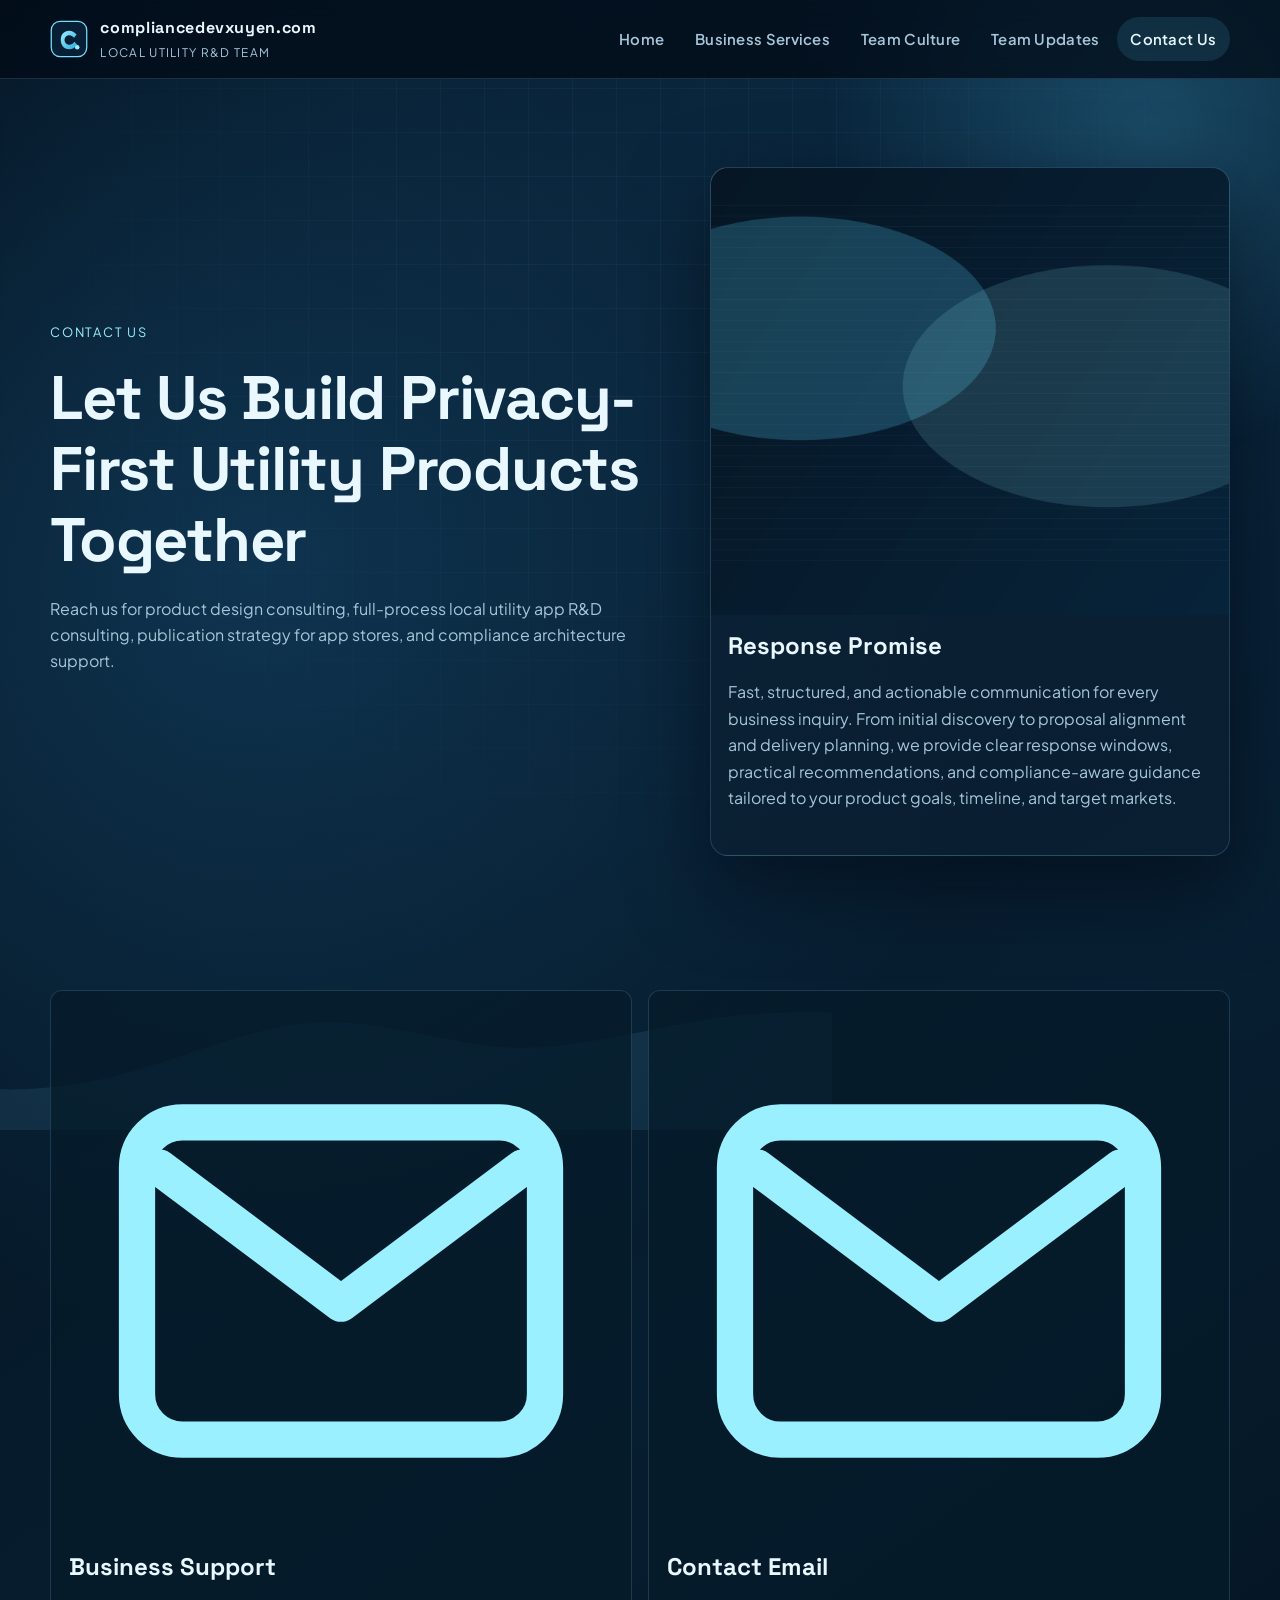
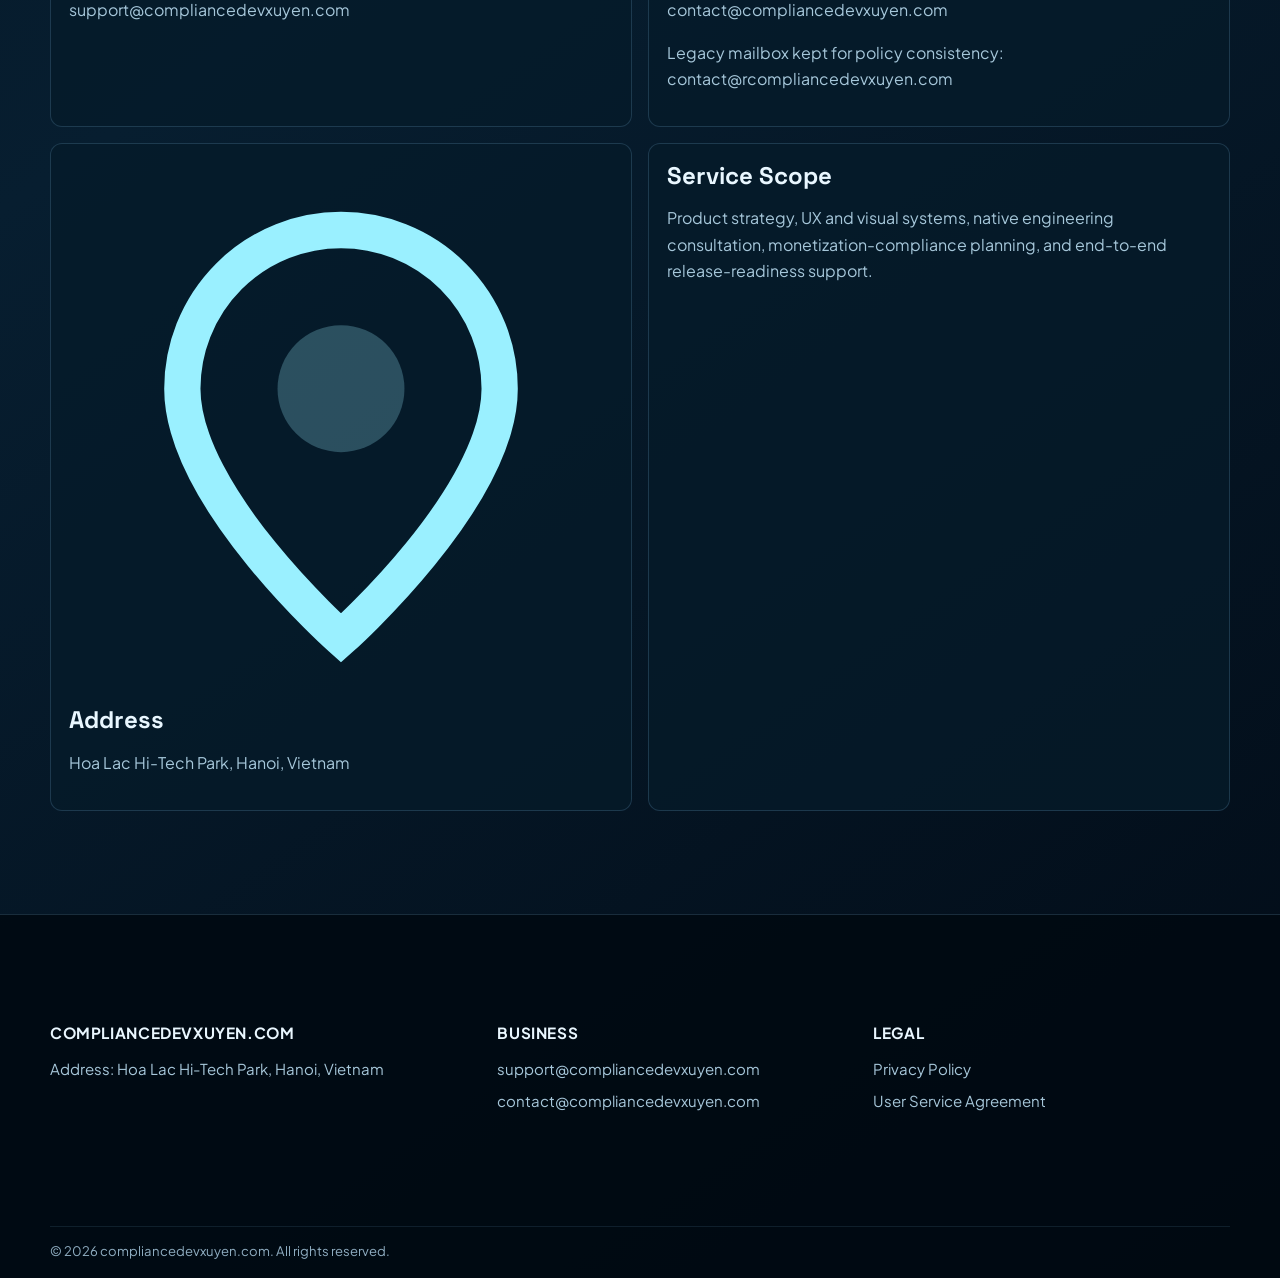
==== contact.html @ 36e8c6bd "compliancedevxuyen" ====
<!DOCTYPE html>
<html lang="en">
  <head>
    <meta charset="UTF-8" />
    <meta name="viewport" content="width=device-width, initial-scale=1.0" />
    <title>Contact Us | compliancedevxuyen.com</title>
    <meta
      name="description"
      content="Contact compliancedevxuyen.com for business support, product design consulting, and local utility app R&D consulting."
    />
    <meta name="robots" content="index,follow,max-image-preview:large" />
    <link rel="canonical" href="https://www.compliancedevxuyen.com/contact.html" />
    <link rel="stylesheet" href="css/styles.css" />
  </head>
  <body>
    <header class="topbar">
      <div class="container topbar-inner">
        <a class="brand" href="index.html" aria-label="Home">
          <img src="images/logo.svg" alt="compliancedevxuyen logo" />
          <span class="brand-text">
            <strong>compliancedevxuyen.com</strong>
            <span>Local Utility R&D Team</span>
          </span>
        </a>
        <button class="menu-btn" aria-expanded="false" aria-label="Open menu">Menu</button>
        <nav class="nav" aria-label="Primary navigation">
          <a href="index.html">Home</a>
          <a href="services.html">Business Services</a>
          <a href="culture.html">Team Culture</a>
          <a href="news.html">Team Updates</a>
          <a class="active" href="contact.html">Contact Us</a>
        </nav>
      </div>
    </header>

    <main>
      <section class="hero">
        <img class="hero-wave" src="images/wave.svg" alt="decorative wave" />
        <div class="container hero-grid">
          <div class="reveal">
            <p class="eyebrow">Contact Us</p>
            <h1>Let Us Build Privacy-First Utility Products Together</h1>
            <p class="lead">
              Reach us for product design consulting, full-process local utility app R&D consulting,
              publication strategy for app stores, and compliance architecture support.
            </p>
          </div>
          <article class="hero-card reveal">
            <img src="images/contact-bg.png" alt="Contact visual" />
            <div class="pad">
              <h3>Response Promise</h3>
              <p class="lead">
                Fast, structured, and actionable communication for every business inquiry.
                From initial discovery to proposal alignment and delivery planning, we provide clear
                response windows, practical recommendations, and compliance-aware guidance tailored to
                your product goals, timeline, and target markets.
              </p>
            </div>
          </article>
        </div>
      </section>

      <section>
        <div class="container contact-grid">
          <article class="contact-item reveal">
            <div class="icon"><img src="images/icon-mail.svg" alt="mail icon" /></div>
            <h3>Business Support</h3>
            <p><a href="mailto:support@compliancedevxuyen.com">support@compliancedevxuyen.com</a></p>
          </article>
          <article class="contact-item reveal">
            <div class="icon"><img src="images/icon-mail.svg" alt="mail icon" /></div>
            <h3>Contact Email</h3>
            <p><a href="mailto:contact@compliancedevxuyen.com">contact@compliancedevxuyen.com</a></p>
            <p>
              Legacy mailbox kept for policy consistency: <a href="mailto:contact@rcompliancedevxuyen.com">contact@rcompliancedevxuyen.com</a>
            </p>
          </article>
          <article class="contact-item reveal">
            <div class="icon"><img src="images/icon-location.svg" alt="location icon" /></div>
            <h3>Address</h3>
            <p>Hoa Lac Hi-Tech Park, Hanoi, Vietnam</p>
          </article>
          <article class="contact-item reveal">
            <h3>Service Scope</h3>
            <p>
              Product strategy, UX and visual systems, native engineering consultation,
              monetization-compliance planning, and end-to-end release-readiness support.
            </p>
          </article>
        </div>
      </section>
    </main>

    <footer>
      <div class="container footer-inner">
        <section class="footer-col">
          <h4>compliancedevxuyen.com</h4>
          <p>Address: Hoa Lac Hi-Tech Park, Hanoi, Vietnam</p>
        </section>
        <section class="footer-col">
          <h4>Business</h4>
          <a href="mailto:support@compliancedevxuyen.com">support@compliancedevxuyen.com</a>
          <a href="mailto:contact@compliancedevxuyen.com">contact@compliancedevxuyen.com</a>
        </section>
        <section class="footer-col">
          <h4>Legal</h4>
          <a href="privacy.html">Privacy Policy</a>
          <a href="terms.html">User Service Agreement</a>
        </section>
      </div>
      <div class="container copyright">© <span data-year></span> compliancedevxuyen.com. All rights reserved.</div>
    </footer>

    <script src="js/main.js" defer></script>
  </body>
</html>
---- css/styles.css ----
@import url("https://fonts.googleapis.com/css2?family=Space+Grotesk:wght@400;500;600;700&family=Plus+Jakarta+Sans:wght@400;500;600;700;800&display=swap");

:root {
	--bg: #06131f;
	--bg-soft: #0a1f32;
	--panel: rgba(12, 31, 49, 0.72);
	--panel-strong: rgba(9, 24, 38, 0.92);
	--line: rgba(127, 187, 226, 0.2);
	--line-strong: rgba(127, 187, 226, 0.45);
	--text: #e9f7ff;
	--text-dim: #a6c7da;
	--accent: #59d4ff;
	--accent-2: #9af0ff;
	--ok: #6ff3cc;
	--warn: #ffd27a;
	--radius: 18px;
	--radius-sm: 12px;
	--shadow: 0 30px 80px rgba(0, 8, 18, 0.55);
	--max: 1180px;
	--ease: cubic-bezier(0.2, 0.8, 0.2, 1);
}

* {
	box-sizing: border-box;
}

html,
body {
	margin: 0;
	padding: 0;
	min-height: 100%;
}

html {
	scroll-behavior: smooth;
}

body {
	font-family: "Plus Jakarta Sans", "Segoe UI", sans-serif;
	color: var(--text);
	background: radial-gradient(circle at 20% 20%, #0f3450 0%, transparent 30%),
		radial-gradient(circle at 80% 0%, #0b2a43 0%, transparent 35%),
		linear-gradient(145deg, #03101c 0%, #071e30 48%, #020b16 100%);
	overflow-x: hidden;
	line-height: 1.65;
}

body::before,
body::after {
	content: "";
	position: fixed;
	pointer-events: none;
	z-index: -1;
}

body::before {
	inset: 0;
	background-image: linear-gradient(
			rgba(112, 186, 229, 0.06) 1px,
			transparent 1px
		),
		linear-gradient(90deg, rgba(112, 186, 229, 0.06) 1px, transparent 1px);
	background-size: 44px 44px;
	mask-image: radial-gradient(circle at 50% 30%, black 15%, transparent 75%);
}

body::after {
	width: 52vw;
	height: 52vw;
	right: -16vw;
	top: -16vw;
	border-radius: 50%;
	background: radial-gradient(
		circle,
		rgba(90, 212, 255, 0.2) 0%,
		rgba(90, 212, 255, 0) 70%
	);
	filter: blur(8px);
}

a {
	color: inherit;
	text-decoration: none;
}

img {
	max-width: 100%;
	display: block;
}

.container {
	width: min(100% - 2.4rem, var(--max));
	margin: 0 auto;
}

.topbar {
	position: sticky;
	top: 0;
	z-index: 30;
	backdrop-filter: blur(12px);
	background: rgba(2, 11, 22, 0.72);
	border-bottom: 1px solid var(--line);
}

.topbar-inner {
	display: flex;
	align-items: center;
	justify-content: space-between;
	min-height: 78px;
	gap: 1rem;
}

.brand {
	display: inline-flex;
	align-items: center;
	gap: 0.78rem;
}

.brand img {
	width: 38px;
	height: 38px;
}

.brand-text {
	display: flex;
	flex-direction: column;
	gap: 0.1rem;
}

.brand-text strong {
	font-family: "Space Grotesk", sans-serif;
	font-size: 1rem;
	letter-spacing: 0.04em;
}

.brand-text span {
	color: var(--text-dim);
	font-size: 0.74rem;
	text-transform: uppercase;
	letter-spacing: 0.11em;
}

.nav {
	display: flex;
	align-items: center;
	gap: 0.2rem;
}

.nav a {
	color: var(--text-dim);
	font-size: 0.93rem;
	font-weight: 600;
	letter-spacing: 0.02em;
	padding: 0.6rem 0.86rem;
	border-radius: 999px;
	transition: color 0.25s var(--ease), background 0.25s var(--ease);
}

.nav a:hover,
.nav a.active {
	color: var(--text);
	background: rgba(89, 212, 255, 0.12);
}

.menu-btn {
	display: none;
	appearance: none;
	border: 0;
	color: var(--text);
	background: rgba(89, 212, 255, 0.12);
	width: 44px;
	height: 44px;
	border-radius: 12px;
}

.hero {
	position: relative;
	min-height: 78vh;
	display: grid;
	align-items: center;
	padding: 5.5rem 0 4rem;
}

.hero-grid {
	display: grid;
	grid-template-columns: 1.2fr 1fr;
	gap: 2.2rem;
	align-items: center;
}

.eyebrow {
	font-size: 0.8rem;
	text-transform: uppercase;
	letter-spacing: 0.14em;
	color: var(--accent-2);
	margin: 0 0 1.2rem;
}

h1,
h2,
h3 {
	font-family: "Space Grotesk", sans-serif;
	margin: 0;
	line-height: 1.16;
}

h1 {
	font-size: clamp(2.1rem, 4.8vw, 4rem);
	letter-spacing: -0.02em;
}

h2 {
	font-size: clamp(1.6rem, 3vw, 2.8rem);
	letter-spacing: -0.015em;
}

h3 {
	font-size: clamp(1.1rem, 2vw, 1.5rem);
}

.lead {
	margin: 1.2rem 0 1.6rem;
	color: var(--text-dim);
	max-width: 62ch;
}

.cta-row {
	display: flex;
	flex-wrap: wrap;
	gap: 0.8rem;
}

.btn {
	border: 1px solid transparent;
	padding: 0.74rem 1.1rem;
	border-radius: 999px;
	font-weight: 700;
	letter-spacing: 0.01em;
	transition: transform 0.25s var(--ease), box-shadow 0.25s var(--ease),
		background 0.25s var(--ease), border-color 0.25s var(--ease);
}

.btn-primary {
	color: #062034;
	background: linear-gradient(135deg, var(--accent), #8af0ff);
	box-shadow: 0 12px 35px rgba(85, 207, 255, 0.25);
}

.btn-primary:hover {
	transform: translateY(-2px);
	box-shadow: 0 18px 42px rgba(85, 207, 255, 0.35);
}

.btn-outline {
	border-color: var(--line-strong);
	color: var(--text);
	background: rgba(8, 33, 52, 0.52);
}

.btn-outline:hover {
	transform: translateY(-2px);
	border-color: var(--accent);
	background: rgba(89, 212, 255, 0.14);
}

.hero-card {
	background: linear-gradient(
			165deg,
			rgba(132, 230, 255, 0.14) 0%,
			rgba(132, 230, 255, 0) 36%
		),
		var(--panel);
	border: 1px solid var(--line);
	border-radius: var(--radius);
	box-shadow: var(--shadow);
	overflow: hidden;
}

.hero-card img {
	width: 100%;
	aspect-ratio: 1.16;
	object-fit: cover;
}

.hero-card .pad {
	padding: 1.1rem;
}

.kpi-grid,
.card-grid,
.timeline,
.news-grid,
.service-grid,
.contact-grid {
	display: grid;
	gap: 1rem;
}

.kpi-grid {
	margin-top: 1.8rem;
	grid-template-columns: repeat(4, minmax(0, 1fr));
}

.glass {
	background: var(--panel);
	border: 1px solid var(--line);
	border-radius: var(--radius-sm);
	padding: 1rem;
}

.glass strong {
	font-family: "Space Grotesk", sans-serif;
	font-size: 1.25rem;
}

.glass span {
	color: var(--text-dim);
	font-size: 0.9rem;
}

section {
	padding: 4.4rem 0;
}

.section-head {
	display: flex;
	justify-content: space-between;
	align-items: flex-end;
	gap: 1.2rem;
	margin-bottom: 1.4rem;
}

.section-head p {
	margin: 0;
	max-width: 65ch;
	color: var(--text-dim);
}

.card-grid {
	grid-template-columns: repeat(3, minmax(0, 1fr));
}

.card {
	position: relative;
	overflow: hidden;
	padding: 1.1rem;
	border-radius: var(--radius-sm);
	border: 1px solid var(--line);
	background: linear-gradient(
			170deg,
			rgba(108, 194, 226, 0.14),
			rgba(108, 194, 226, 0) 38%
		),
		var(--panel-strong);
	transition: transform 0.35s var(--ease), border-color 0.35s var(--ease);
}

.card:hover {
	transform: translateY(-4px);
	border-color: var(--line-strong);
}

.card .icon {
	width: 40px;
	height: 40px;
	border-radius: 12px;
	margin-bottom: 0.9rem;
	background: rgba(89, 212, 255, 0.16);
	border: 1px solid rgba(89, 212, 255, 0.38);
	display: grid;
	place-items: center;
}

.card .icon img {
	width: 22px;
	height: 22px;
}

.card p {
	color: var(--text-dim);
	margin: 0.55rem 0 0;
}

.split {
	display: grid;
	grid-template-columns: 1fr 1fr;
	gap: 1.4rem;
}

.timeline {
	grid-template-columns: repeat(2, minmax(0, 1fr));
}

.timeline-item {
	border-left: 3px solid rgba(89, 212, 255, 0.42);
	padding: 0.85rem 0.9rem 0.85rem 1rem;
	background: rgba(6, 28, 45, 0.6);
	border-radius: 0 12px 12px 0;
}

.timeline-item time {
	color: var(--accent-2);
	font-size: 0.78rem;
	text-transform: uppercase;
	letter-spacing: 0.09em;
}

.news-grid,
.service-grid,
.contact-grid {
	grid-template-columns: repeat(2, minmax(0, 1fr));
}

.news-item,
.service-item,
.contact-item {
	padding: 1.1rem;
	border-radius: var(--radius-sm);
	border: 1px solid var(--line);
	background: rgba(6, 27, 42, 0.75);
}

.news-item p,
.service-item p,
.contact-item p,
.policy article p,
.policy article li {
	color: var(--text-dim);
}

.pill {
	display: inline-flex;
	align-items: center;
	justify-content: center;
	font-size: 0.75rem;
	text-transform: uppercase;
	letter-spacing: 0.08em;
	padding: 0.3rem 0.56rem;
	border-radius: 999px;
	background: rgba(111, 243, 204, 0.15);
	color: #9ef8df;
	border: 1px solid rgba(111, 243, 204, 0.35);
}

.hero-wave {
	position: absolute;
	width: 170%;
	left: -35%;
	bottom: -210px;
	opacity: 0.25;
	animation: floatWave 20s linear infinite;
}

footer {
	border-top: 1px solid var(--line);
	background: rgba(1, 10, 18, 0.88);
	margin-top: 2rem;
}

.footer-inner {
	display: grid;
	grid-template-columns: 1.2fr 1fr 1fr;
	gap: 1.2rem;
	padding: 2.2rem 0;
}

.footer-col h4 {
	margin: 0 0 0.7rem;
	font-size: 0.96rem;
	letter-spacing: 0.04em;
	text-transform: uppercase;
}

.footer-col a,
.footer-col p {
	display: block;
	margin: 0.45rem 0;
	color: var(--text-dim);
	font-size: 0.94rem;
}

.footer-col a:hover {
	color: var(--accent-2);
}

.copyright {
	border-top: 1px solid rgba(127, 187, 226, 0.12);
	padding: 0.8rem 0 1rem;
	color: #8faec2;
	font-size: 0.82rem;
}

.policy {
	padding-top: 2.4rem;
}

.policy .policy-nav {
	display: flex;
	flex-wrap: wrap;
	gap: 0.5rem;
	margin: 1rem 0 1.8rem;
}

.policy .policy-nav a {
	border-radius: 999px;
	border: 1px solid var(--line-strong);
	padding: 0.34rem 0.68rem;
	font-size: 0.8rem;
	color: var(--text-dim);
}

.policy article {
	border: 1px solid var(--line);
	background: rgba(5, 24, 38, 0.78);
	border-radius: 14px;
	padding: 1.1rem;
	margin-bottom: 1rem;
}

.policy h2 {
	margin-bottom: 0.7rem;
}

.policy h3 {
	margin: 1rem 0 0.5rem;
}

.policy ul {
	margin: 0.5rem 0 0.8rem;
	padding-left: 1.2rem;
}

.policy li {
	margin-bottom: 0.45rem;
}

.reveal {
	opacity: 0;
	transform: translateY(20px);
	transition: opacity 0.8s var(--ease), transform 0.8s var(--ease);
}

.reveal.in {
	opacity: 1;
	transform: translateY(0);
}

@keyframes floatWave {
	from {
		transform: translateX(0);
	}
	to {
		transform: translateX(20%);
	}
}

@media (max-width: 1024px) {
	.hero-grid,
	.split,
	.footer-inner,
	.card-grid,
	.kpi-grid,
	.timeline,
	.news-grid,
	.service-grid,
	.contact-grid {
		grid-template-columns: 1fr 1fr;
	}

	.hero {
		min-height: 65vh;
	}
}

@media (max-width: 760px) {
	.topbar-inner {
		min-height: 70px;
	}

	.menu-btn {
		display: inline-grid;
		place-items: center;
	}

	.nav {
		position: fixed;
		top: 70px;
		left: 1rem;
		right: 1rem;
		background: rgba(5, 21, 35, 0.95);
		border: 1px solid var(--line);
		border-radius: 16px;
		padding: 0.5rem;
		box-shadow: var(--shadow);
		display: none;
		flex-direction: column;
	}

	.nav.open {
		display: flex;
	}

	.nav a {
		width: 100%;
		text-align: center;
	}

	.hero-grid,
	.split,
	.footer-inner,
	.card-grid,
	.kpi-grid,
	.timeline,
	.news-grid,
	.service-grid,
	.contact-grid {
		grid-template-columns: 1fr;
	}

	.hero-card img {
		aspect-ratio: 16 / 10;
	}

	.section-head {
		flex-direction: column;
		align-items: flex-start;
	}
}

@media (prefers-reduced-motion: reduce) {
	*,
	*::before,
	*::after {
		animation: none !important;
		transition: none !important;
		scroll-behavior: auto !important;
	}
}
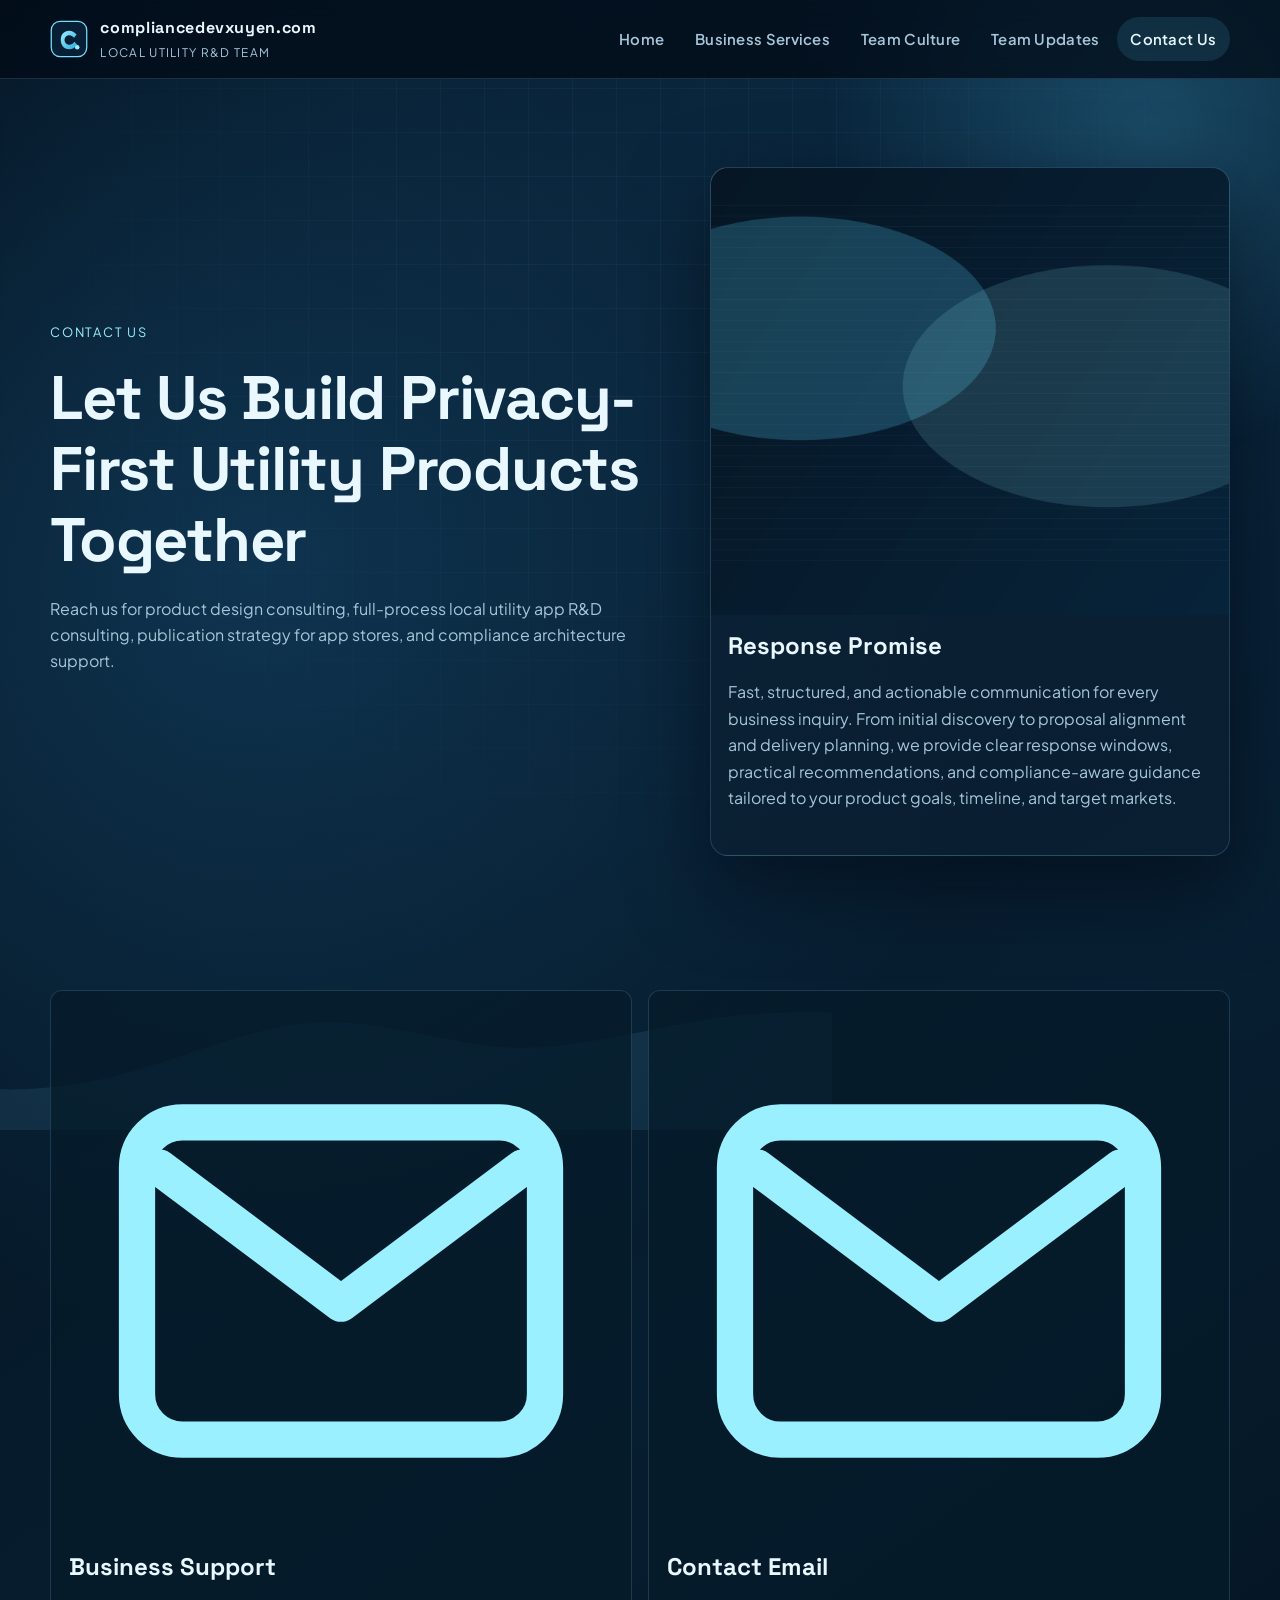
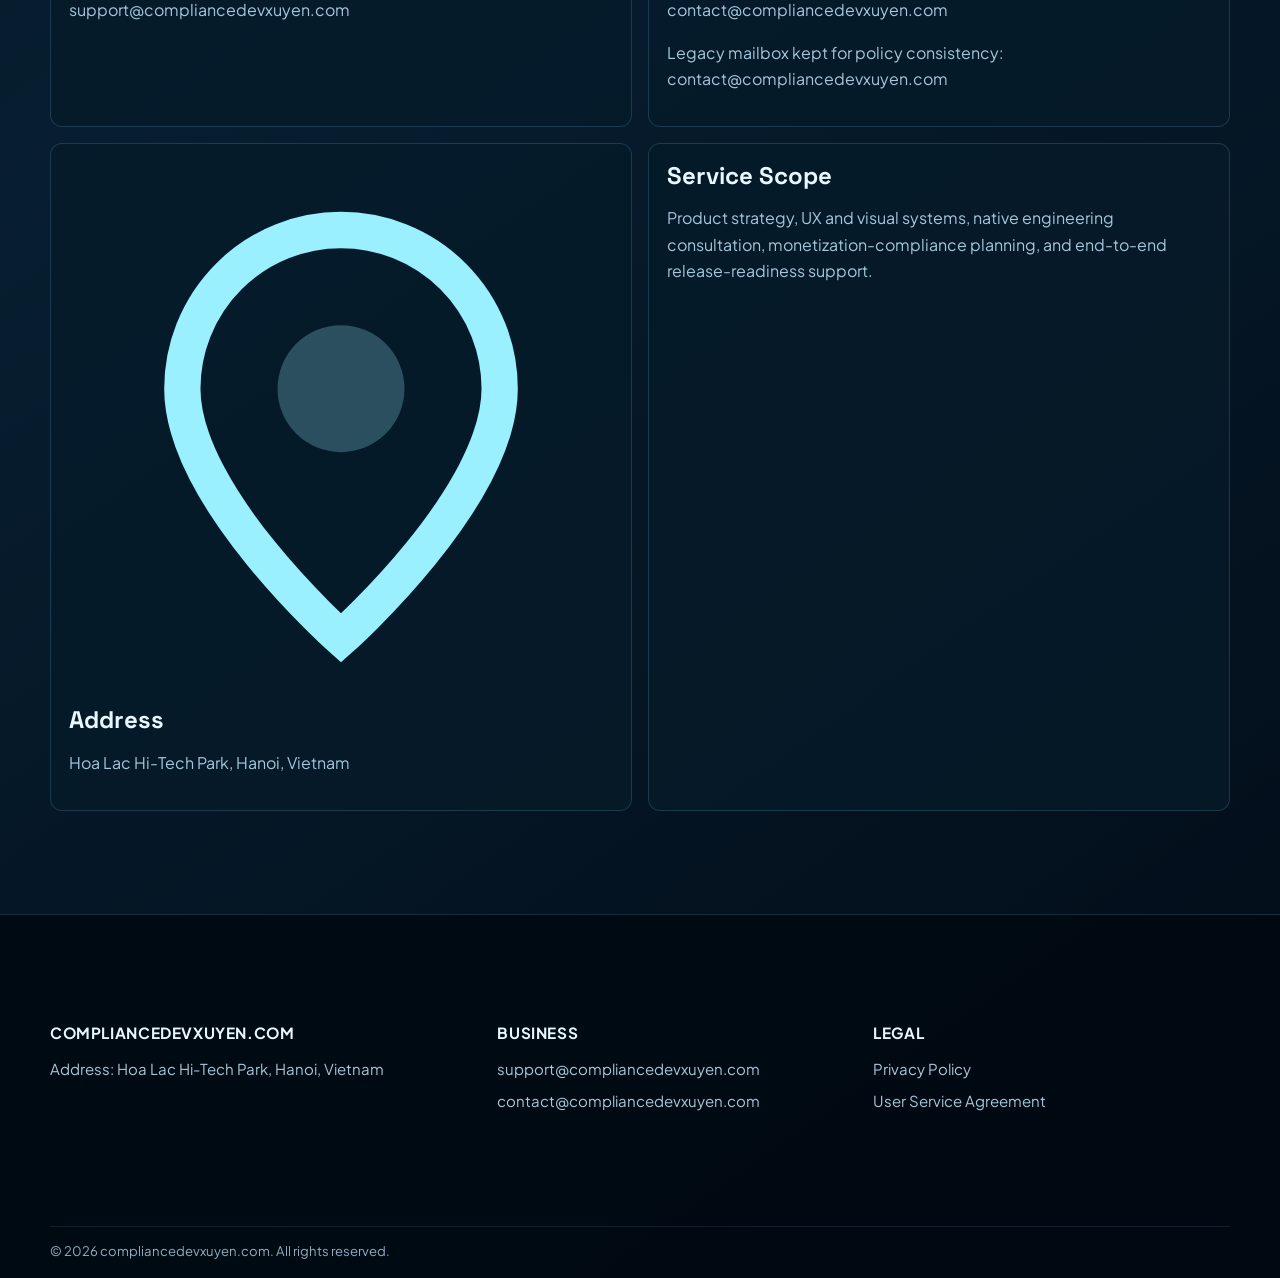
==== commit 4fd90a54: "compliancedevxuyen" ====
--- a/contact.html
+++ b/contact.html
@@ -72,7 +72,7 @@
             <h3>Contact Email</h3>
             <p><a href="mailto:contact@compliancedevxuyen.com">contact@compliancedevxuyen.com</a></p>
             <p>
-              Legacy mailbox kept for policy consistency: <a href="mailto:contact@rcompliancedevxuyen.com">contact@rcompliancedevxuyen.com</a>
+              Legacy mailbox kept for policy consistency: <a href="mailto:contact@compliancedevxuyen.com">contact@compliancedevxuyen.com</a>
             </p>
           </article>
           <article class="contact-item reveal">
